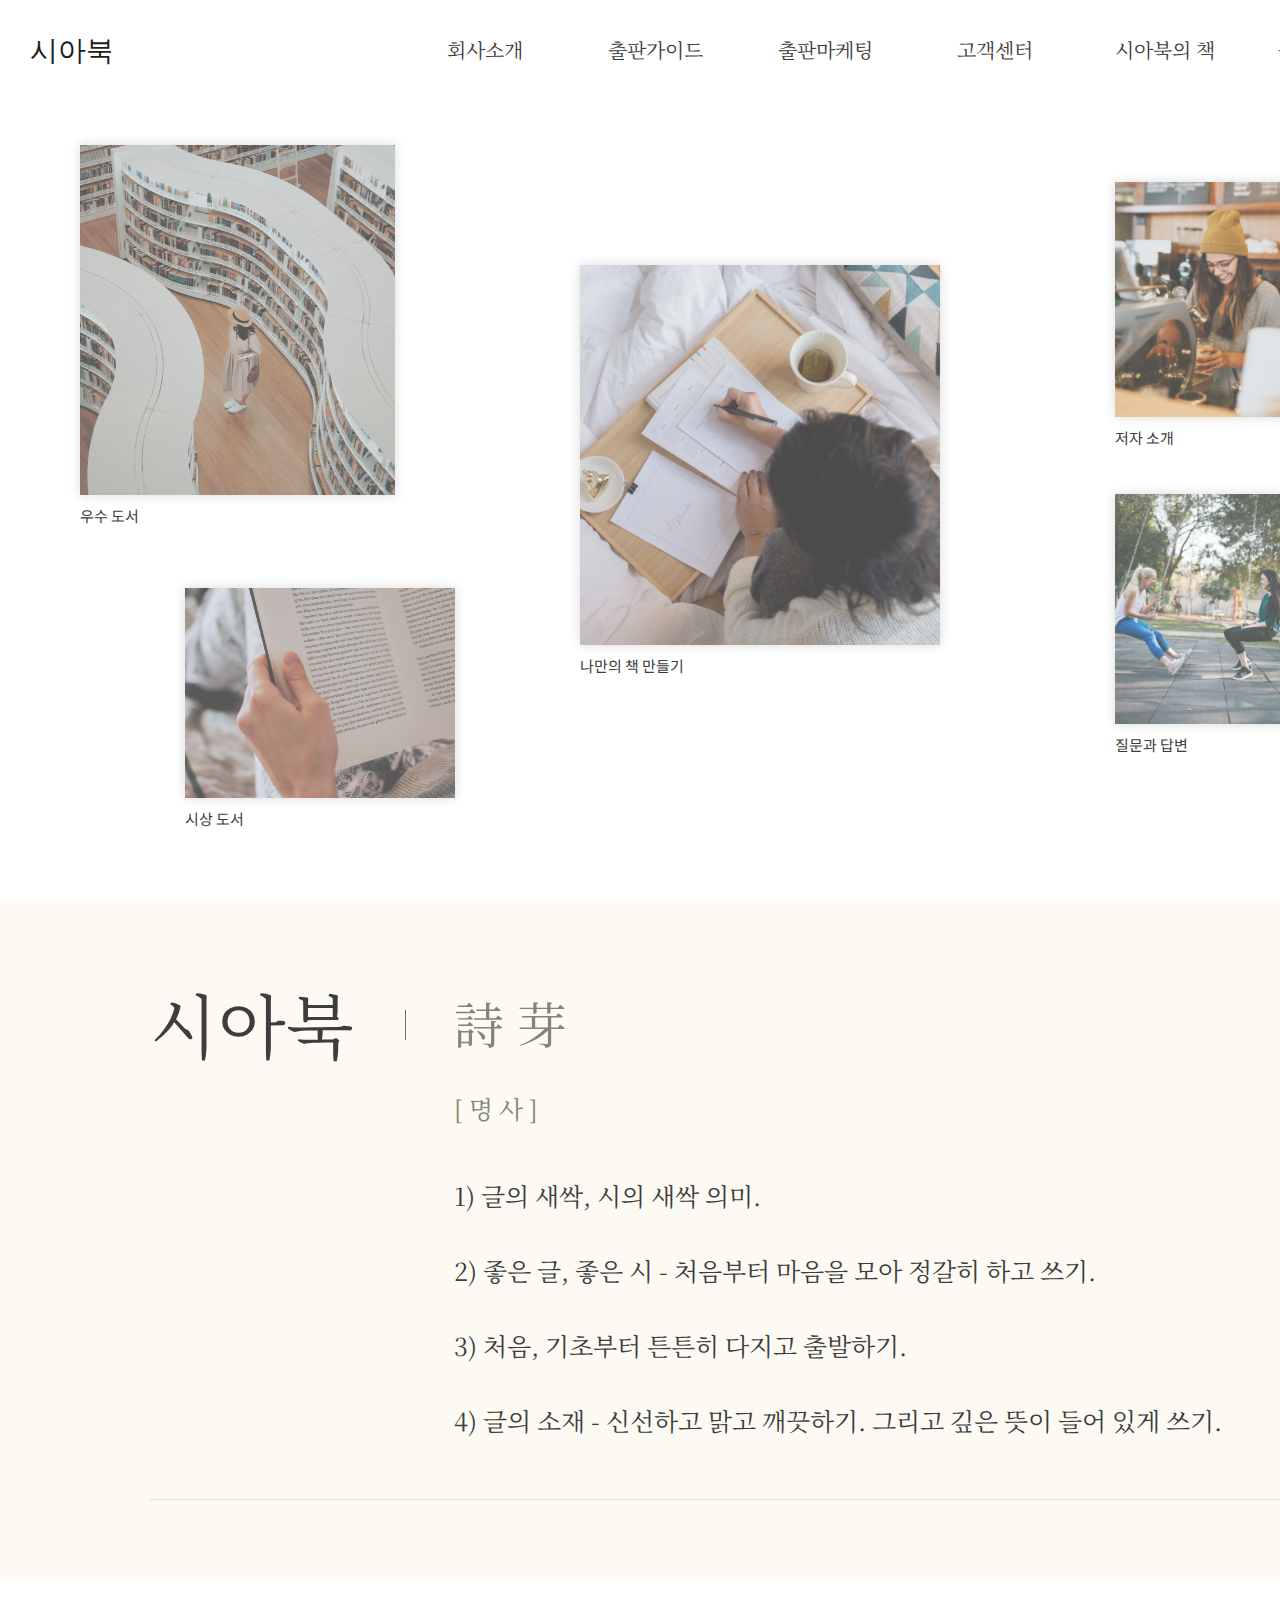
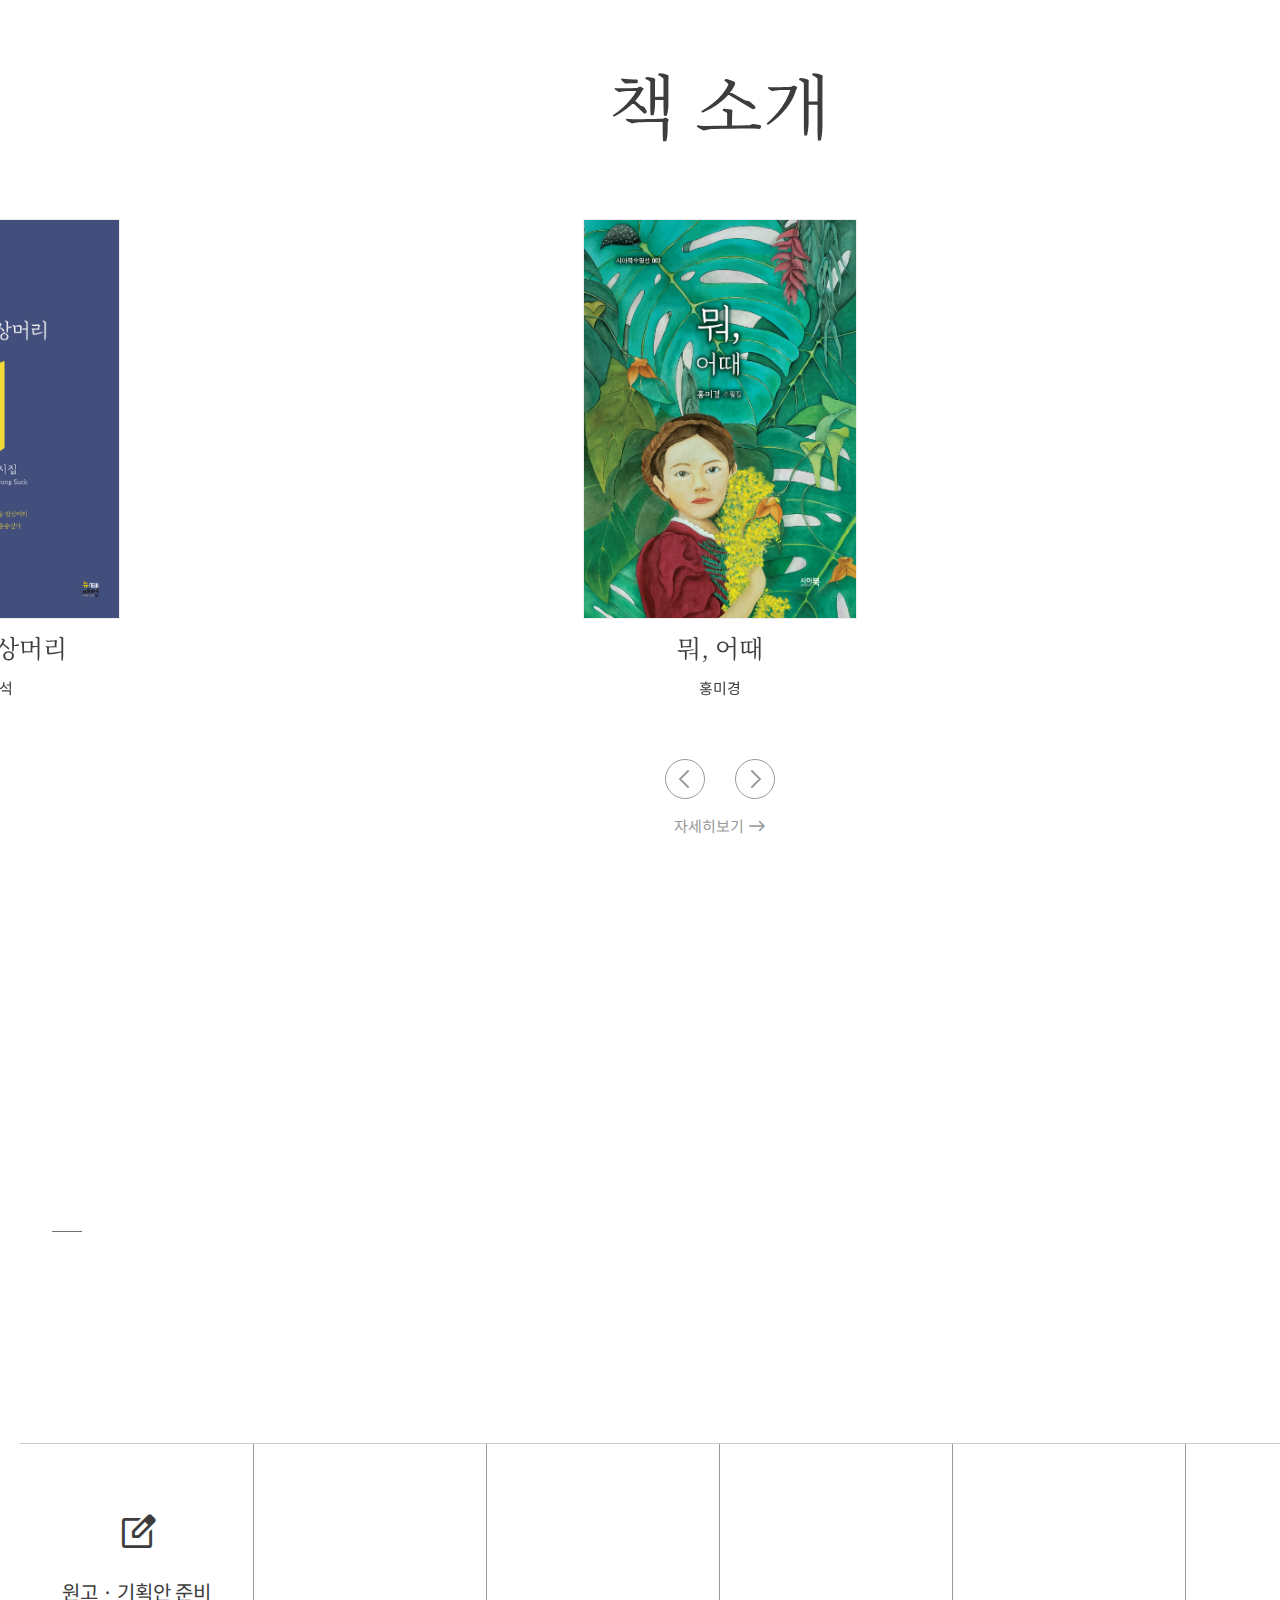
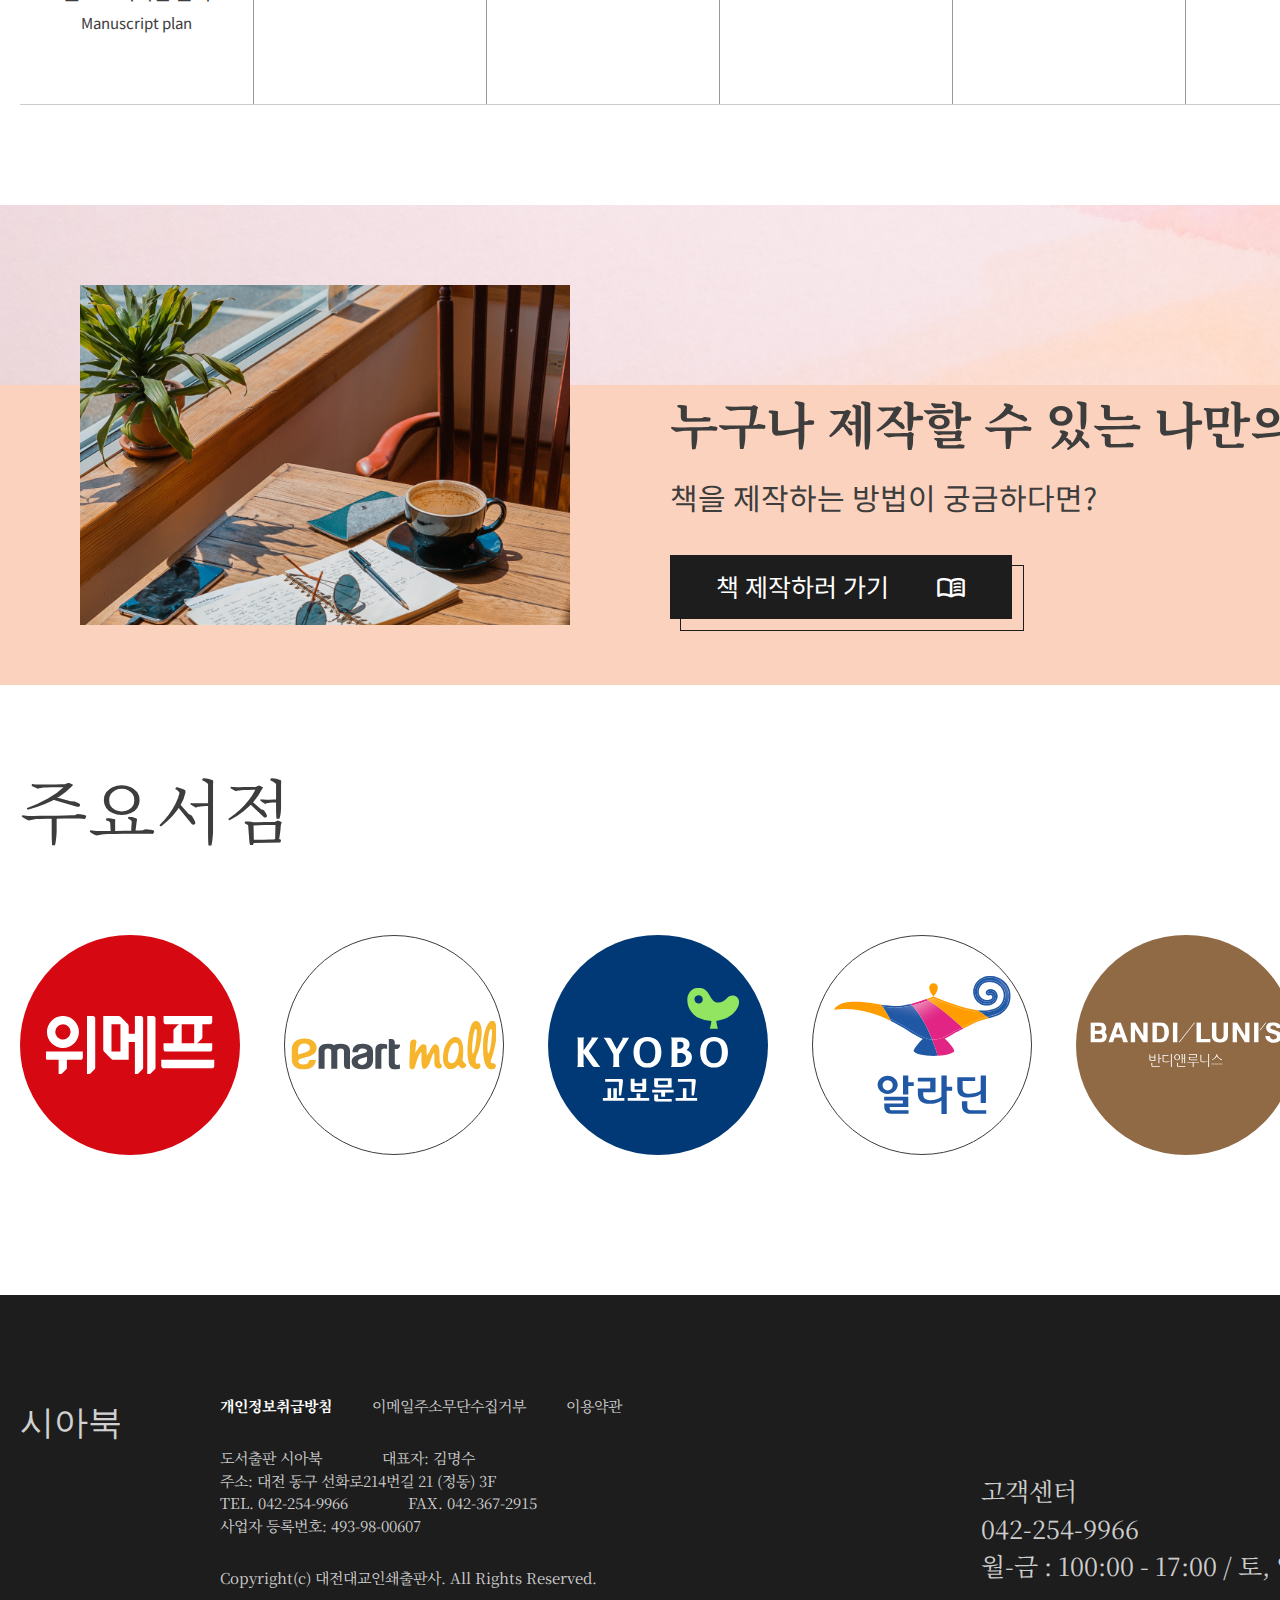
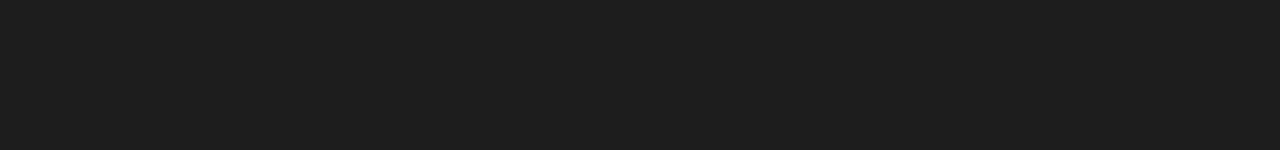
==== siabook/index.html @ 1a0b6303 "first commit" ====
<!DOCTYPE html>
<html lang="en">
<head>
    <meta charset="UTF-8">
    <meta http-equiv="X-UA-Compatible" content="IE=edge">
    <meta name="viewport" content="width=device-width, initial-scale=1.0">
    <script src="js/jquery-3.6.0.min.js"></script>
    <script src="https://cdn.jsdelivr.net/npm/swiper/swiper-bundle.min.js"></script>
    <script src="js/common.js"></script>
    <script src="js/main.js"></script>
    <link rel="stylesheet" href="https://cdn.jsdelivr.net/npm/swiper/swiper-bundle.min.css"/>
    <link rel="stylesheet" href="css/main.css">
    <link rel="stylesheet" href="https://fonts.googleapis.com/css2?family=Material+Symbols+Rounded:opsz,wght,FILL,GRAD@48,300,0,0" />
    <title>시아북</title>
</head>
<body>
    <div id="wrap">
        <header class="header">
            <div class="wrapper">
                <h1 class="logo"><a href="index.html">시아북</a></h1>
                <nav class="gnb">
                    <button class="gnb_open">
                        <strong>메뉴열기</strong>
                        <span class="line1"></span>
                        <span class="line2"></span>
                    </button>
                    <div class="gnb_wrap">
                        <ul>
                            <li>
                                <a href="#n"><span>회사소개</span></a>
                                <ul>
                                    <li><a href="#n">인사말</a></li>
                                    <li><a href="#n">공지사항</a></li>
                                </ul>
                            </li>
                            <li>
                                <a href="#n"><span>출판가이드</span></a>
                                <ul>
                                    <li><a href="#n">출판형식</a></li>
                                    <li><a href="#n">출판정보</a></li>
                                    <li><a href="#n">출판과정</a></li>
                                    <li><a href="#n">출판비용</a></li>
                                </ul>
                            </li>
                            <li>
                                <a href="#n"><span>출판마케팅</span></a>
                                <ul>
                                    <li><a href="#n">서점마케팅</a></li>
                                    <li><a href="#n">보도자료</a></li>
                                    <li><a href="#n">도서유통망</a></li>
                                    <li><a href="#n">도서판매수익</a></li>
                                </ul>
                            </li>
                            <li>
                                <a href="#n"><span>고객센터</span></a>
                                <ul>
                                    <li><a href="#n">질문과답변</a></li>
                                    <li><a href="#n">자주묻는질문</a></li>
                                </ul>
                            </li>
                            <li>
                                <a href="#n"><span>시아북의 책</span></a>
                                <ul>
                                    <li><a href="#n">시아북의 책</a></li>
                                    <li><a href="#n">우수·수상도서</a></li>
                                    <li><a href="#n">저자소개</a></li>
                                </ul>
                            </li>
                            <li>
                                <a href="#n"><span>출판견적문의</span></a>
                                <ul>
                                    <li><a href="#n">자비출판</a></li>
                                    <li><a href="#n">반기획출판</a></li>
                                    <li><a href="#n">책주문하기</a></li>
                                </ul>
                            </li>
                        </ul>
                    </div>
                </nav>
            </div>
        </header>
        <section class="visual">
            <div class="wrapper">
                <h2>Sia book</h2>
                <div class="inner">
                    <ul>
                        <li>
                            <a href="#n">
                                <div class="pic"><img src="images/main/visual1.png"></div>
                                <strong>우수 도서</strong>
                            </a>
                        </li>
                        <li>
                            <a href="#n">
                                <div class="pic"><img src="images/main/visual4.png"></div>
                                <strong>시상 도서</strong>
                            </a>
                        </li>
                    </ul>
                    <ul>
                        <li>
                            <a href="#n">
                                <div class="pic"><img src="images/main/visual2.png"></div>
                                <strong>나만의 책 만들기</strong>
                            </a>
                        </li>
                    </ul>
                    <ul>
                        <li>
                            <a href="#n">
                                <div class="pic"><img src="images/main/visual3.png"></div>
                                <strong>저자 소개</strong>
                            </a>
                        </li>
                        <li>
                            <a href="#n">
                                <div class="pic"><img src="images/main/visual5.png"></div>
                                <strong>질문과 답변</strong>
                            </a>
                        </li>
                    </ul>
                </div>
            </div>
        </section>
        <section class="intro">
            <div class="wrapper">
                <div class="inner">
                    <h2>시아북</h2>
                    <div class="intro_sub">
                        <strong>詩 芽</strong>
                        <span>[ 명 사 ]</span>
                        <p>
                            1) 글의 새싹, 시의 새싹 의미.<br>
                            2) 좋은 글, 좋은 시<br class="pc_no"> - 처음부터 마음을 모아 정갈히 하고 쓰기.<br>
                            3) 처음, 기초부터 튼튼히 다지고 출발하기.<br>
                            4) 글의 소재<br class="pc_no"> - 신선하고 맑고 깨끗하기.<br class="pc_no">
                            그리고 깊은 뜻이 들어 있게 쓰기.
                        </p>
                    </div>
                </div>
            </div>
        </section>
        <section class="book">
            <h2>책 소개</h2>
            <div class="book_intro swiper mySwiper">
                <ul class="swiper-wrapper">
                    <li class="swiper-slide">
                        <a href="#n">
                            <div class="pic"><img src="images/main/book_intro1.png"></div>
                            <strong>뭐, 어때</strong>
                            <span>홍미경</span>
                        </a>
                    </li>
                    <li class="swiper-slide">
                        <a href="#n">
                            <div class="pic"><img src="images/main/book_intro2.png"></div>
                            <strong>꽃살문</strong>
                            <span>강헌구</span>
                        </a>
                    </li>
                    <li class="swiper-slide">
                        <a href="#n">
                            <div class="pic"><img src="images/main/book_intro3.png"></div>
                            <strong>고구마껍질에게 고함</strong>
                            <span>진명희</span>
                        </a>
                    </li>
                    <li class="swiper-slide">
                        <a href="#n">
                            <div class="pic"><img src="images/main/book_intro4.png"></div>
                            <strong>은혜의 강</strong>
                            <span>이병헌</span>
                        </a>
                    </li>
                    <li class="swiper-slide">
                        <a href="#n">
                            <div class="pic"><img src="images/main/book_intro5.png"></div>
                            <strong>오리의 잔꾀</strong>
                            <span>최연희</span>
                        </a>
                    </li>
                    <li class="swiper-slide">
                        <a href="#n">
                            <div class="pic"><img src="images/main/book_intro6.png"></div>
                            <strong>살아있는 벽</strong>
                            <span>황태경</span>
                        </a>
                    </li>
                    <li class="swiper-slide">
                        <a href="#n">
                            <div class="pic"><img src="images/main/book_intro7.png"></div>
                            <strong>겨울 밥상머리</strong>
                            <span>최병석</span>
                        </a>
                    </li>
                </ul>
                <!-- <div class="swiper-pagination"></div> -->
                <div class="intro_bot">
                    <div class="btn">
                        <button class="btn_prev">이전 팝업 보기</button>
                        <button class="btn_next">다음 팝업 보기</button>
                    </div>
                    <div class="more">
                        <a href="#n">
                            <span>자세히보기</span>
                            <i class="material-symbols-rounded">east</i>
                        </a>
                    </div>
                </div>
            </div>
        </section>
        <section class="process" data-bg="bg2">
            <div class="wrapper cnt_wrap">
                <h2>출판 과정</h2>
                <ul class="clearfix">
                    <li class="active" data-bg="bg1">
                        <button>
                            <i class="material-symbols-rounded">edit_square</i>
                            <strong>원고 · 기획안 준비</strong>
                            <span>Manuscript plan</span>
                        </button>
                        <div class="sub_text">
                            <strong>원고 · 기획안 준비</strong>
                            <span>Manuscript plan</span>
                            <p>
                                책으로 내고 싶은 원고와 책에 대한 기획안을 준비합니다.<br>
                                기획안에는 목차, 줄거리, 저자 약력, 집필 배경, 저자의도, 대상 독자, 마케팅 포인트, 시중 유사도서 등이 포함됩니다.
                            </p>
                            <div class="num">
                                <strong>01</strong>
                                <span>/ 06</span>
                            </div>
                        </div>
                    </li>
                    <li data-bg="bg2">
                        <button>
                            <i class="material-symbols-rounded">design_services</i>
                            <strong>책 규격 및 디자인 결정</strong>
                            <span>Design decision</span>
                        </button>
                        <div class="sub_text">
                            <strong>책 규격 및 디자인 결정</strong>
                            <span>Design decision</span>
                            <p>
                                기획안에는 책 규격 및 디자인 방향을 결정합니다.<br>
                                기획안에는 책의 규격은 판형, 용지, 인쇄, 제본 등에 따라 결정됩니다.
                            </p>
                            <div class="num">
                                <strong>02</strong>
                                <span>/ 06</span>
                            </div>
                        </div>
                    </li>
                    <li data-bg="bg3">
                        <button>
                            <i class="material-symbols-rounded">connect_without_contact</i>
                            <strong>원고 상담</strong>
                            <span>Manuscript consultation</span>
                        </button>
                        <div class="sub_text">
                            <strong>원고 상담</strong>
                            <span>Manuscript consultation</span>
                            <p>
                                원고와 기획안을 출판사에 보냅니다.<br>
                                이 과정에서 보내는 원고는 저작권이 있으므로 원고 유출이나 도용 등의 문제는 걱정하지 않아도 됩니다.
                            </p>
                            <div class="num">
                                <strong>03</strong>
                                <span>/ 06</span>
                            </div>
                        </div>
                    </li>
                    <li data-bg="bg4">
                        <button>
                            <i class="material-symbols-rounded">fact_check</i>
                            <strong>출판사 선정</strong>
                            <span>Publisher selection</span>
                        </button>
                        <div class="sub_text">
                            <strong>출판사 선정</strong>
                            <span>Publisher selection</span>
                            <p>
                                책을 출판하고 싶은 출판사를 선정합니다.<br>
                                출판사의 실력과 성의, 책임감을 바탕으로 출판사를 선정합니다.
                            </p>
                            <div class="num">
                                <strong>04</strong>
                                <span>/ 06</span>
                            </div>
                        </div>
                    </li>
                    <li data-bg="bg5">
                        <button>
                            <i class="material-symbols-rounded">print</i>
                            <strong>출판</strong>
                            <span>Publishing</span>
                        </button>
                        <div class="sub_text">
                            <strong>출판</strong>
                            <span>Publishing</span>
                            <p>
                                선정한 출판사를 통해 책을 출판합니다.<br>
                                출판사가 대부분의 과정을 진행하지만 작가도 진행과정에서 편집 확인 등의 참여가 필요합니다.
                            </p>
                            <div class="num">
                                <strong>05</strong>
                                <span>/ 06</span>
                            </div>
                        </div>
                    </li>
                    <li data-bg="bg6">
                        <button>
                            <i class="material-symbols-rounded">storefront</i>
                            <strong>홍보 및 판매</strong>
                            <span>Publicity and sales</span>
                        </button>
                        <div class="sub_text">
                            <strong>홍보 및 판매</strong>
                            <span>Publicity and sales</span>
                            <p>
                                출간된 책을 홍보하고 판매합니다.<br>
                                이후 판매된 부분에 대한 정산을 받게 됩니다.
                            </p>
                            <div class="num">
                                <strong>06</strong>
                                <span>/ 06</span>
                            </div>
                        </div>
                    </li>
                </ul>
            </div>
        </section>
        <section class="make">
            <div class="wrapper">
                <img src="images/main/make_pic.png" alt="나만의 책 만들기 카페 사진">
                <div class="self">
                    <h2>누구나 제작할 수 있는 나만의 책</h2>
                    <strong>책을 제작하는 방법이 궁금하다면?</strong>
                    <div class="more">
                        <a href="#n">
                            <span>책 제작하러 가기</span>
                            <i class="material-symbols-rounded">menu_book</i>
                        </a>
                    </div>
                </div>
            </div>
        </section>
        <section class="store">
            <div class="wrapper">
                <h2>주요서점</h2>
            </div>
            <div class="bg_pic">
                <div class="pic_wrap">
                    <div class="logo_wrap">
                        <ul class="clearfix">
                            <li><img src="images/main/bg_pic1.svg" alt="위메프 로고"></li>
                            <li><img src="images/main/bg_pic2.svg" alt="이마트몰 로고"></li>
                            <li><img src="images/main/bg_pic3.svg" alt="교보문고 로고"></li>
                            <li><img src="images/main/bg_pic4.svg" alt="알라딘 로고"></li>
                            <li><img src="images/main/bg_pic5.svg" alt="반디앤루니스 로고"></li>
                            <li><img src="images/main/bg_pic6.svg" alt="티몬 로고"></li>
                            <li><img src="images/main/bg_pic7.svg" alt="지마켓 로고"></li>
                            <li><img src="images/main/bg_pic8.svg" alt="옥션 로고"></li>
                            <li><img src="images/main/bg_pic9.svg" alt="11번가 로고"></li>
                            <li><img src="images/main/bg_pic10.svg" alt="쿠팡 로고"></li>
                            <li><img src="images/main/bg_pic1.svg" alt="위메프 로고"></li>
                            <li><img src="images/main/bg_pic2.svg" alt="이마트몰 로고"></li>
                            <li><img src="images/main/bg_pic3.svg" alt="교보문고 로고"></li>
                            <li><img src="images/main/bg_pic4.svg" alt="알라딘 로고"></li>
                            <li><img src="images/main/bg_pic5.svg" alt="반디앤루니스 로고"></li>
                            <li><img src="images/main/bg_pic6.svg" alt="티몬 로고"></li>
                            <li><img src="images/main/bg_pic7.svg" alt="지마켓 로고"></li>
                            <li><img src="images/main/bg_pic8.svg" alt="옥션 로고"></li>
                            <li><img src="images/main/bg_pic9.svg" alt="11번가 로고"></li>
                            <li><img src="images/main/bg_pic10.svg" alt="쿠팡 로고"></li>
                        </ul>
                    </div>
                </div>
            </div>
        </section>
        <footer class="footer">
            <div class="wrapper cnt_wrap clearfix">
                <div class="sns">
                    <h2>sns</h2>
                    <ul>
                        <li>
                            <a href="#n" target="_blank" title="새 창 열림">
                                <img src="images/common/sns_kakao.svg" alt="시아북 카카오">
                            </a>
                        </li>
                        <li>
                            <a href="#n" target="_blank" title="새 창 열림">
                                <img src="images/common/sns_blog.svg" alt="시아북 블로그">
                            </a>
                        </li>
                    </ul>
                </div>
                <div class="flogo">
                    <img src="images/common/logo_w.svg" alt="시아북 로고">
                </div>
                <div class="inner">
                    <ul class="fnav clearfix">
                        <li class="privacy"><a href="#n">개인정보취급방침</a></li>
                        <li><a href="#n">이메일주소무단수집거부</a></li>
                        <li><a href="#n">이용약관</a></li>
                    </ul>
                    <div class="finfo">
                        <span>도서출판 시아북</span>
                        <span>대표자: 김명수</span><br>
                        <span>주소: 대전 동구 선화로214번길 21 (정동) 3F</span><br>
                        <span>TEL. 042-254-9966</span>
                        <span>FAX. 042-367-2915</span><br>
                        <span>사업자 등록번호: 493-98-00607</span>
                    </div>
                    <div class="copyright">Copyright(c) 대전대교인쇄출판사. All Rights Reserved.</div>
                    <div class="contact">
                        <p>
                            고객센터<br>
                            042-254-9966<br>
                            월-금 : 100:00 - 17:00 / <span>토, 일, 공휴일 휴무</span>
                        </p>
                    </div>
                </div>
            </div>
        </footer>
    </div>
</body>
</html>
---- siabook/css/main.css ----
@import url(default.css);
@import url(common.css);

.visual {
    position: relative;
    height: 900px;
    background: url(../images/main/visual_bg.png) no-repeat center center / cover;
}
.visual h2 {
    position: absolute;
    width: 100%;
    left: 50%;
    top: 50%;
    transform: translate(-50%, -50%);
    font-size: 250px;
    font-weight: 400;
    line-height: 1.2;
    letter-spacing: 50px;
    color: #fff;
    text-align: center;
}
.visual .inner ul {
    position: relative;
    z-index: 10;
    float: left;
    padding: 100px 0 0 0;
}
.visual .inner ul li {
    display: block;
}
.visual .inner ul li a {
    display: inline-block;
    transition: all 0.5s ease-in-out;
}
.visual .inner ul li a .pic {
    display: block;
    width: 100%;
    height: 100%;
    overflow: hidden;
    margin: 0 0 10px 0;
    box-shadow: 0 0 10px rgba(0, 0, 0, 0.2);
    opacity: 0.7;
    transition: all 0.5s ease-in-out;
}
.visual .inner ul li a .pic img {
    display: block;
    width: 100%;
    height: 100%;
    object-fit: cover;
}
.visual .inner ul li a strong {
    font-family: "Noto Sans KR";
    transition: all 0.5s ease-in-out;
}
.visual .inner ul:nth-child(1) li:nth-child(1) {
    margin: 45px 0 60px 60px;
}
.visual .inner ul:nth-child(1) li:nth-child(1) a .pic {
    width: 315px;
    height: 350px;
}
.visual .inner ul:nth-child(1) li:nth-child(2) {
    margin: 0 0 0 165px;
}
.visual .inner ul:nth-child(1) li:nth-child(2) a .pic {
    width: 270px;
    height: 210px;
}
.visual .inner ul:nth-child(2) {
    margin: 0 175px 0 125px;
}
.visual .inner ul:nth-child(2) li {
    margin: 165px 0 0 0;
}
.visual .inner ul:nth-child(2) li a .pic {
    width: 360px;
    height: 380px;
}
.visual .inner ul:nth-child(3) li:nth-child(1) {
    margin: 82px 0 0 0;
}
.visual .inner ul:nth-child(3) li:nth-child(1) a .pic {
    width: 205px;
    height: 235px;
}
.visual .inner ul:nth-child(3) li:nth-child(2) {
    margin: 44px 0 0 0;
}
.visual .inner ul:nth-child(3) li:nth-child(2) a .pic {
    width: 200px;
    height: 230px;
}
.visual .inner ul li a:hover {
    transform: translate(0, -20px);
}
.visual .inner ul li a:hover .pic {
    opacity: 1;
    box-shadow: 0 0 30px rgba(0, 0, 0, 0.5);
}
.visual .inner ul li a:hover strong {
    color: #1d1d1d;
}

@media screen and (max-width:640px){
    .visual {
        height: 930px;
    }
    .visual h2 {
        width: 100%;
        left: 50%;
        top: 80px;
        transform: translate(-50%, 0);
        font-size: 40px;
        letter-spacing: 0;
    }
    .visual .inner ul li {
        display: block;
    }
    .visual .inner ul li a {
        display: block;
        width: auto;
        height: 100px;
    }
    .visual .inner ul li a .pic {
        margin: 0;
        opacity: 1;
    }
    .visual .inner ul:nth-child(1) {
        float: none;
        padding: 130px 0 0 0;
    }
    .visual .inner ul:nth-child(1) li:nth-child(1) {
        margin: 30px 0 0 0;
    }
    .visual .inner ul:nth-child(1) li:nth-child(1) a .pic {
        width: 100%;
        height: 100%;
    }
    .visual .inner ul:nth-child(1) li:nth-child(1) a strong {
        display: block;
        text-align: right;
    }
    .visual .inner ul:nth-child(1) li:nth-child(2) {
        margin: 50px 0 0 0;
    }
    .visual .inner ul:nth-child(1) li:nth-child(2) a .pic {
        width: 100%;
        height: 100%;
    }
    .visual .inner ul:nth-child(2),
    .visual .inner ul:nth-child(3) {
        padding-top: 20px;
        margin-top: 30px;
    }
    .visual .inner ul:nth-child(2) {
        float: none;
        padding-top: 50px;
        margin: 0;
    }
    .visual .inner ul:nth-child(2) li {
        margin: 0;
    }
    .visual .inner ul:nth-child(2) li a .pic {
        width: 100%;
        height: 100%;
    }
    .visual .inner ul:nth-child(2) li a strong {
        display: block;
        text-align: right;
    }
    .visual .inner ul:nth-child(3) {
        float: none;
    }
    .visual .inner ul:nth-child(3) li:nth-child(1) {
        margin: 0;
    }
    .visual .inner ul:nth-child(3) li:nth-child(1) a .pic {
        width: 100%;
        height: 100%;
    }
    .visual .inner ul:nth-child(3) li:nth-child(2) {
        margin-top: 50px;
    }
    .visual .inner ul:nth-child(3) li:nth-child(2) a .pic {
        width: 100%;
        height: 100%;
    }
    .visual .inner ul:nth-child(3) li:nth-child(2) a strong {
        display: block;
        text-align: right;
    }
}

.intro {
    padding: 70px 0 0 130px;
    height: 680px;
    background-color: #FDFAF4;
}
.intro .inner {
    height: 530px;
    border-bottom: 1px solid rgba(192,190,186, 0.5);
}
.intro .inner h2 {
    position: relative;
    float: left;
    margin:  0 100px 0 0;
    font-size: 70px;
}
.intro .inner h2::after {
    position: absolute;
    left: 255px;
    top: 40px;
    width: 1px;
    height: 30px;
    background-color: #707070;
    content: "";
}
.intro .inner .intro_sub {
    float: left;
    margin: 15px 0 0 0;
}
.intro .inner .intro_sub strong {
    font-size: 50px;
    color: #868475;
}
.intro .inner .intro_sub span {
    display: block;
    margin: 30px 0;
    font-size: 25px;
    color: #868475;
}
.intro .inner .intro_sub p {
    font-size: 25px;
    line-height: 3;
}
.intro .inner .intro_sub p .pc_no {
    display: none;
}

@media screen and (max-width:640px){
    .intro {
        padding: 20px 0 50px 0;
        height: 420px;
    }
    .intro .inner {
        height: 0;
        border-bottom: 0;
    }
    .intro .inner h2 {
        float: none;
        margin:  0 ;
        font-size: 50px;
        text-align: center;
    }
    .intro .inner h2::after {
        display: none;
    }
    .intro .inner .intro_sub {
        float: none;
        margin: 0;
    }
    .intro .inner .intro_sub strong {
        display: none;
    }
    .intro .inner .intro_sub span {
        margin: 10px 0 20px 0;
        font-size: 15px;
        text-align: center;
    }
    .intro .inner .intro_sub p {
        font-size: 13px;
        line-height: 2.5;
    }
    .intro .inner .intro_sub p .pc_no {
        display: block;
    }
}

.book {
    padding: 70px 0 100px 0;
}
.book h2 {
    margin: 0 0 64px 0;
    font-size: 70px;
    text-align: center;
}
.book .swiper {
    width: 100%;
    height: 100%;
  }
.book .swiper .swiper-slide {
    width: 300px;
    text-align: center;
    font-size: 25px;
    /* background: #fff; */
    /* Center slide text vertically */
    display: -webkit-box;
    display: -ms-flexbox;
    display: -webkit-flex;
    display: flex;
    -webkit-box-pack: center;
    -ms-flex-pack: center;
    -webkit-justify-content: center;
    justify-content: center;
    -webkit-box-align: center;
    -ms-flex-align: center;
    -webkit-align-items: center;
    align-items: center;
}
.book .swiper .swiper-slide a .pic {
    display: block;
    width: 100%;
    height: 400px;
    overflow: hidden;
    border: 1px solid #ededed;
}
.book .swiper .swiper-slide a .pic img {
    display: block;
    width: 100%;
    height: 100%;
    object-fit: cover;
}
.book .book_intro ul li a strong {
    display: block;
    margin: 10px 0;
}
.book .book_intro ul li a span {
    display: block;
    font-size: 15px;
    font-weight: 400;
    font-family: "Noto Sans KR";
}
.book .book_intro .intro_bot {
    display: block;
    margin: 60px 0 0 0;
    text-align: center;
}
.book .book_intro .intro_bot .btn {
    position: relative;
    display: inline-block;
    margin: 0 0 30px 0;
}
.book .book_intro .intro_bot .btn .btn_prev,
.book .book_intro .intro_bot .btn .btn_next {
    position: absolute;
    top: 0;
    width: 40px;
    height: 40px;
    border: 1px solid #999;
    border-radius: 50%;
    font-size: 0;
    line-height: 0;
}
.book .book_intro .intro_bot .btn .btn_prev {
    right: 15px;
}
.book .book_intro .intro_bot .btn .btn_next {
    left: 15px;
}
.book .book_intro .intro_bot .btn .btn_prev::before,
.book .book_intro .intro_bot .btn .btn_next::before {
    position: absolute;
    top: 9px;
    width: 10px;
    height: 20px;
    background: url(../images/main/btn_arrow.svg) no-repeat center center / contain;
    content: "";
}
.book .book_intro .intro_bot .btn .btn_prev::before {
    left: 13px;
}
.book .book_intro .intro_bot .btn .btn_next::before {
    right: 13px;
    transform: rotate(180deg);
}
.book .book_intro .intro_bot .more {
    margin: 20px 0 0 0;
}
.book .book_intro .intro_bot .more a {
    display: inline-block;
    text-align: center;
}
.book .book_intro .intro_bot .more a span {
    display: block;
    float: left;
    color: #999;
    font-family: "Noto Sans KR";
    transition: 0.5s;
}
.book .book_intro .intro_bot .more a:hover span {
    color: #3d3d3d;
}
.book .book_intro .intro_bot .more a i {
    float: left;
    margin: 1px 0 0 3px;
    font-size: 20px;
    color: #999;
    transition: 0.5s;
}
.book .book_intro .intro_bot .more a:hover i {
    margin: 1px 0 0 10px;
    color: #3d3d3d;
}

@media screen and (max-width:640px){
    .book {
        padding: 40px 0 40px 0;
    }
    .book h2 {
        margin: 0 0 10px 0;
        font-size: 50px;
    }
    .book .swiper {
        width: 100%;
        height: 100%;
      }
    .book .swiper .swiper-slide {
        width: 208px;
        font-size: 20px;
    }
    .book .swiper .swiper-slide a .pic {
        height: 280px;
    }
    .book .book_intro ul li a strong {
        margin: 5px 0;
        overflow: hidden;
        line-height: 1.2;
        height: 1.2em;
    }
    .book .book_intro ul li a span {
        font-size: 13px;
    }
    .book .book_intro .intro_bot {
        margin: 0;
    }
    .book .book_intro .intro_bot .btn {
        margin: 0;
    }
    .book .book_intro .intro_bot .btn .btn_prev,
    .book .book_intro .intro_bot .btn .btn_next {
        top: 0;
        width: 30px;
        height: 30px;
    }
    .book .book_intro .intro_bot .btn .btn_prev {
        right: 5px;
    }
    .book .book_intro .intro_bot .btn .btn_next {
        left: 5px;
    }
    .book .book_intro .intro_bot .btn .btn_prev::before,
    .book .book_intro .intro_bot .btn .btn_next::before {
        top: 3px;
        width: 7px;
        height: 21px;
    }
    .book .book_intro .intro_bot .btn .btn_prev::before {
        left: 10px;
    }
    .book .book_intro .intro_bot .btn .btn_next::before {
        right: 10px;
    }
    .book .book_intro .intro_bot .more {
        margin: 35px 0 0 0;
    }
    .book .book_intro .intro_bot .more a i {
        margin: 2px 0 0 5px;
        font-size: 15px;
    }
    .book .book_intro .intro_bot .more a:hover i {
        margin: 2px 0 0 10px;
    }
}

.process {
    padding: 70px 0 100px 0;
    color: rgba(255, 255, 255, 0.9);
    background-repeat: no-repeat;
    background-position: center center;
    background-size: cover;
}
.process[data-bg="bg1"] {
    background-image: url(../images/main/bg1.png);
}
.process[data-bg="bg2"] {
    background-image: url(../images/main/bg2.png);
}
.process[data-bg="bg3"] {
    background-image: url(../images/main/bg3.png);
}
.process[data-bg="bg4"] {
    background-image: url(../images/main/bg4.png);
}
.process[data-bg="bg5"] {
    background-image: url(../images/main/bg5.png);
}
.process[data-bg="bg6"] {
    background-image: url(../images/main/bg6.png);
}
.process h2 {
    margin: 0 0 325px 0;
    font-size: 70px;
}
.process ul {
    border-top: 1px solid #ccc;
    border-bottom: 1px solid #ccc;
}
.process ul li {
    float: left;
    margin: 0;
    width: 233px;
    height: 260px;
    border-left: 1px solid #999;
    font-family: "Noto Sans KR";
}
.process ul li:first-child {
    border-left: 0;
}
.process ul li button {
    width: 100%;
    height: 100%;
}
.process ul li button i {
    font-size: 40px;
}
.process ul li button strong {
    display: block;
    margin: 18px 0 5px 0;
    font-size: 20px;
}
.process ul li button span {
    font-size: 15px;
}
.process ul li .sub_text {
    display: none;
}
.process ul li.active button {
    background-color: rgba(255, 255, 255, 0.8);
    color: #3d3d3d;
}
.process ul li.active .sub_text {
    position: absolute;
    display: block;
    top: 180px;
    left: 95px;
    font-family: "Noto Sans KR";
}
.process ul li.active .sub_text > strong {
    display: inline-block;
    margin: 0 20px 30px 0;
    font-size: 50px;
    font-weight: 700;
}
.process ul li.active .sub_text > strong::after {
    position: absolute;
    top: 38px;
    left: -43px;
    width: 30px;
    height: 1px;
    background-color: #707070;
    content: "";
}
.process ul li.active .sub_text .num {
    position: absolute;
    top: 30px;
    left: -85px;
    font-size: 10px;
    transform: rotate(-90deg);
}
.process ul li.active .sub_text .num strong {
    font-weight: 700;
}
.process ul li.active .sub_text .num span {
    color: rgba(255, 255, 255, 0.5);
}

@media screen and (max-width:640px){
    .process {
        padding: 40px 0 40px 0;
    }
    .process h2 {
        margin: 0 0 200px 0;
        font-size: 50px;
    }
    .process ul {
        border: 0;
    }
    .process ul li {
        width: 50%;
        height: 170px;
        border-left: 0;
    }
    .process ul li button strong {
        margin: 18px 0 5px 0;
        font-size: 15px;
    }
    .process ul li button span {
        font-size: 13px;
    }
    .process ul li.active .sub_text {
        top: 130px;
        left: 16px;
    }
    .process ul li.active .sub_text > strong {
        margin: 0 0 10px 0;
        font-size: 30px;
    }
    .process ul li.active .sub_text > strong::after {
        top: -28px;
        left: 43px;
        width: 40px;
        background-color: #fff;
    }
    .process ul li.active .sub_text > span {
        display: none;
    }
    .process ul li.active .sub_text .num {
        top: -35px;
        left: 0;
        transform: rotate(0);
    }
}

.make {
    position: relative;
    height: 480px;
}
.make::before {
    position: absolute;
    top: 0;
    height: 0;
    width: 100%;
    height: 100%;
    z-index: -2;
    background: url(../images/main/make_bg.png) no-repeat center center / cover;
    content: "";
}
.make::after {
    position: absolute;
    bottom: 0;
    left: 0;
    width: 100%;
    height: 300px;
    z-index: -1;
    background-color: #FBD2BD;
    content: "";
}
.make img {
    float: left;
    margin: 80px 0 0 60px;
    width: 490px;
    height: 340px;
    object-fit: cover;
}
.make .self {
    margin: 180px 0 0 100px;
    float: left;
}
.make .self h2 {
    font-size: 50px;
    font-weight: 700;
}
.make .self strong {
    display: block;
    margin: 15px 0 35px 0;
    font-size: 30px;
    font-family: "Noto Sans KR";
}
.make .self .more {
    position: relative;
    width: 342px;
    height: 64px;
    color: #fff;
    font-family: "Noto Sans KR";
}
.make .self .more::after {
    position: absolute;
    top: 10px;
    left: 10px;
    width: 100%;
    height: 100%;
    z-index: 5;
    border: 1px solid #1d1d1d;
    content: "";
}
.make .self .more a {
    position: relative;
    display: flex;
    justify-content: space-evenly;
    align-items: center;
    width: 100%;
    height: 100%;
    z-index: 10;
    background-color: #1D1D1D;
    transition: 0.5s;
}
.make .self .more a:hover {
    transform: translate(11px, 11px);
}
.make .self .more a span {
    display: block;
    float: left;
    font-size: 25px;
}
.make .self .more a i {
    float: left;
    margin: 2px 0 0 0;
    font-size: 30px;
}

@media screen and (max-width:640px){
    .make {
        height: 320px;
    }
    .make::after {
        display: none;
    }
    .make img {
        display: none;
    }
    .make .self {
        padding: 40px 0 0 16px;
        margin: 0;
        float: none;
    }
    .make .self h2 {
        font-size: 30px;
    }
    .make .self strong {
        margin: 10px 0 30px 0;
        font-size: 20px;
    }
    .make .self .more {
        width: 235px;
        height: 50px;
    }
    .make .self .more a span {
        font-size: 15px;
    }
    .make .self .more a i {
        margin: 0;
        font-size: 25px;
    }
}

.store {
    position: relative;
    height: 610px;
    padding: 70px 0 0 0;
}
.store h2 {
    font-size: 70px;
}
.store .bg_pic {
    position: absolute;
    top: 250px;
}
.store .bg_pic .pic_wrap {
    left: 0;
    overflow: hidden;
    -webkit-animation-name: bg_txt_ani;
            animation-name: bg_txt_ani;
    -webkit-animation-duration: 30s;
            animation-duration: 30s;
    -webkit-animation-iteration-count: infinite;
            animation-iteration-count: infinite;
    -webkit-animation-timing-function: linear;
            animation-timing-function: linear;
}

@-webkit-keyframes bg_txt_ani {
    0% {
      transform: translateX(0);
    }
    100% {
      transform: translateX(-50.05%);
    }
    /*
        무조건 html에서 글자를 동일한 글자를 두 번 입력
        css 애니메이션으로 절반을 이동
        그럼 두 번째 단락의 글자 다시 나타남
    */
}
  
@keyframes bg_txt_ani {
    0% {
      transform: translateX(0);
    }
    100% {
      transform: translateX(-50.05%);
    }
    /*
        무조건 html에서 글자를 동일한 글자를 두 번 입력
        css 애니메이션으로 절반을 이동
        그럼 두 번째 단락의 글자 다시 나타남
    */
}

.store .bg_pic .pic_wrap ul {
    white-space: nowrap;
}
.store .bg_pic .pic_wrap ul li {
    position: relative;
    display: inline-block;
    margin: 0 20px;
    width: 220px;
    height: 220px;
    border-radius: 110px;
}
.store .bg_pic .pic_wrap ul li:nth-child(1),
.store .bg_pic .pic_wrap ul li:nth-child(11) {
    background-color: #D60812;
}
.store .bg_pic .pic_wrap ul li:nth-child(3),
.store .bg_pic .pic_wrap ul li:nth-child(13) {
    background-color: #003975;
}
.store .bg_pic .pic_wrap ul li:nth-child(5),
.store .bg_pic .pic_wrap ul li:nth-child(15) {
    background-color: #906945;
}
.store .bg_pic .pic_wrap ul li:nth-child(7),
.store .bg_pic .pic_wrap ul li:nth-child(17) {
    background-color: #073772;
}
.store .bg_pic .pic_wrap ul li:nth-child(9),
.store .bg_pic .pic_wrap ul li:nth-child(19) {
    background-color: #E53641;
}
.store .bg_pic .pic_wrap ul li:nth-child(2),
.store .bg_pic .pic_wrap ul li:nth-child(4),
.store .bg_pic .pic_wrap ul li:nth-child(6),
.store .bg_pic .pic_wrap ul li:nth-child(8),
.store .bg_pic .pic_wrap ul li:nth-child(10),
.store .bg_pic .pic_wrap ul li:nth-child(12),
.store .bg_pic .pic_wrap ul li:nth-child(14),
.store .bg_pic .pic_wrap ul li:nth-child(16),
.store .bg_pic .pic_wrap ul li:nth-child(18),
.store .bg_pic .pic_wrap ul li:nth-child(20) {
    border: 1px solid #3d3d3d;    
}
.store .bg_pic .pic_wrap ul li img {
    position: absolute;
    top: 50%;
    left: 50%;
    transform: translate(-50%, -50%);
}

@media screen and (max-width:640px){
    .store {
        height: 340px;
        padding: 40px 0 0 0;
    }
    .store h2 {
        font-size: 50px;
    }
    .store .bg_pic {
        top: 130px;
    }
    
    .store .bg_pic .pic_wrap ul li {
        margin: 0 9px;
        width: 150px;
        height: 150px;
        border-radius: 75px;
    }
    .store .bg_pic .pic_wrap ul li img {
        position: absolute;
        top: 50%;
        left: 50%;
        transform: translate(-50%, -50%);
        width: 80%;
        height: 80%;
    }
}
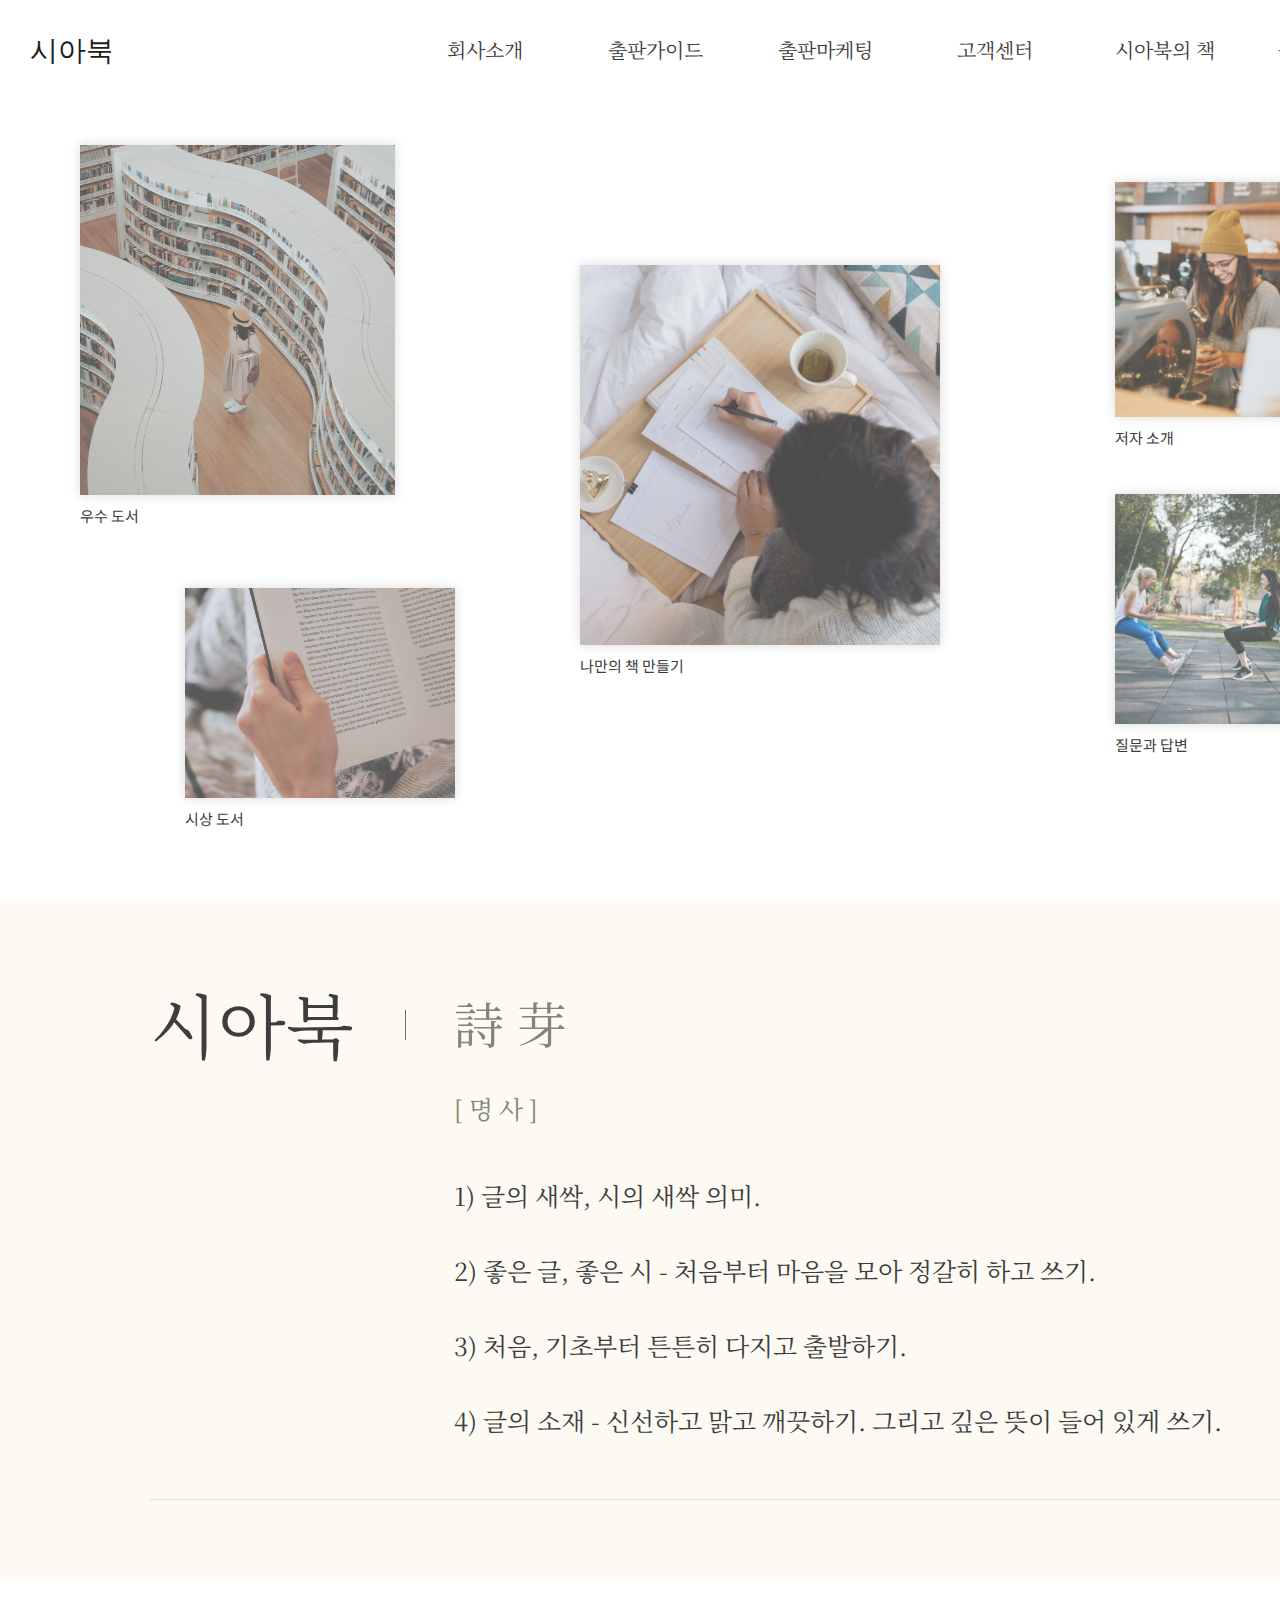
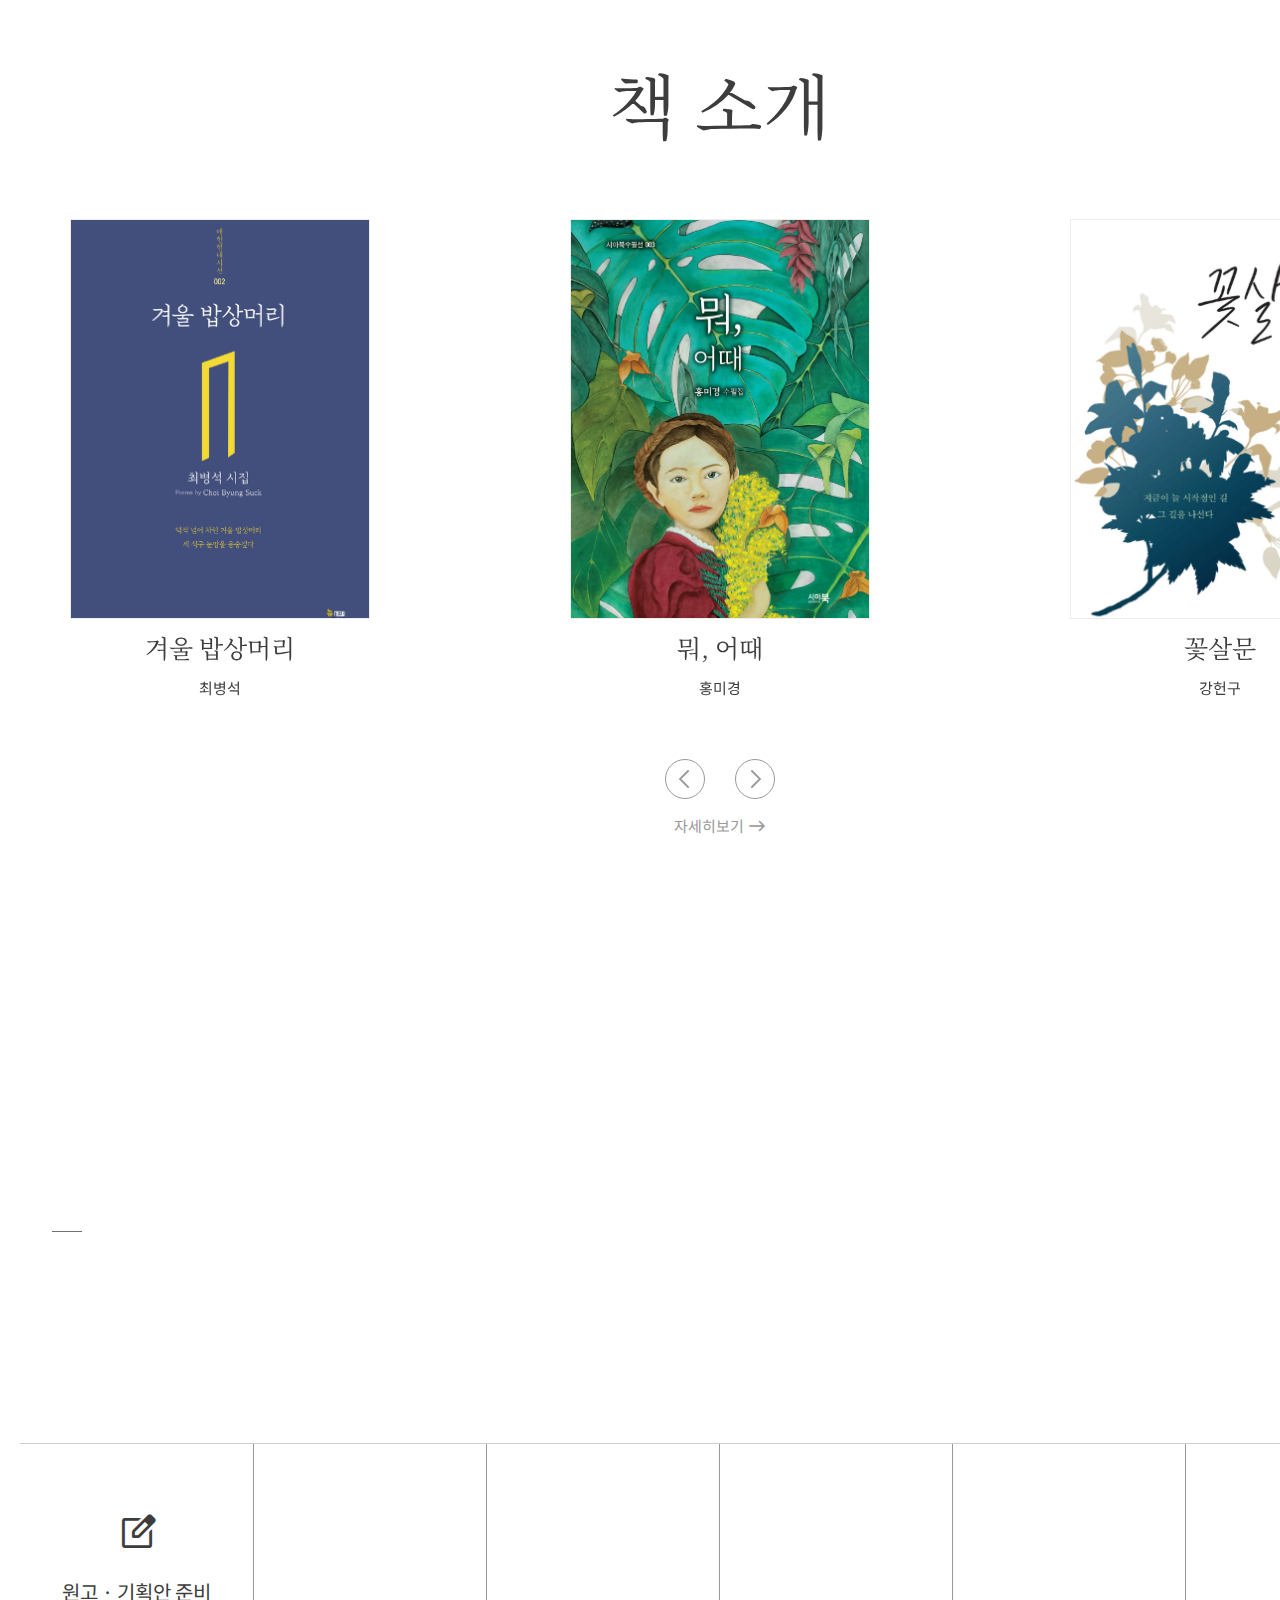
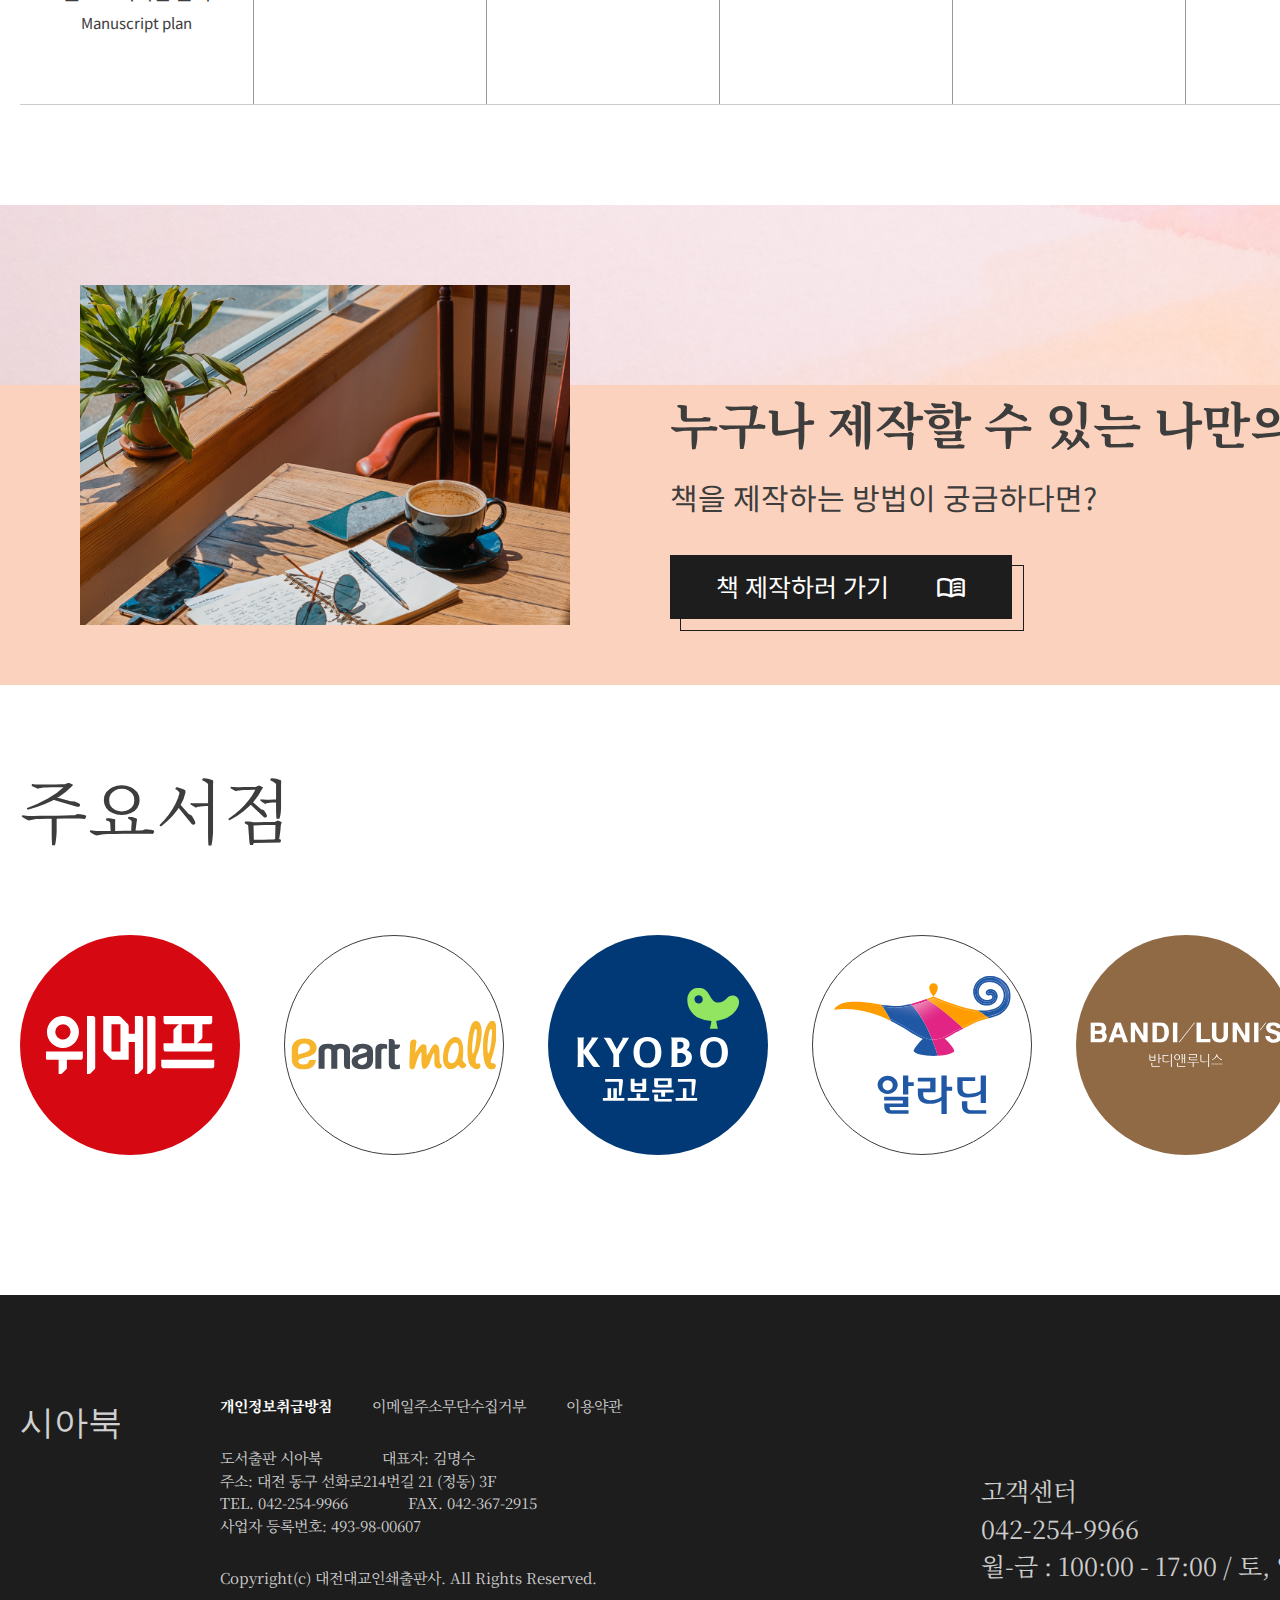
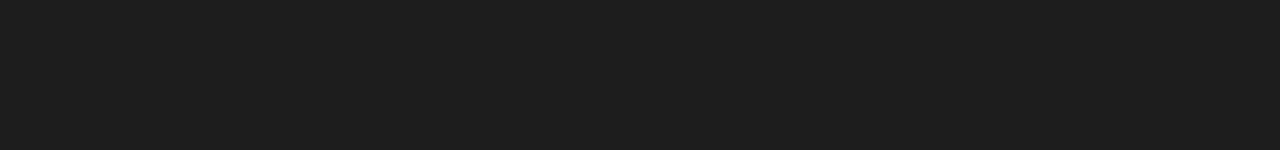
==== commit b12e69b7: "시아북 책 소개 swiper 수정" ====
--- a/siabook/index.html
+++ b/siabook/index.html
@@ -8,9 +8,9 @@
     <script src="https://cdn.jsdelivr.net/npm/swiper/swiper-bundle.min.js"></script>
     <script src="js/common.js"></script>
     <script src="js/main.js"></script>
-    <link rel="stylesheet" href="https://cdn.jsdelivr.net/npm/swiper/swiper-bundle.min.css"/>
+    <link rel="stylesheet" href="https://cdn.jsdelivr.net/npm/swiper/swiper-bundle.min.css">
     <link rel="stylesheet" href="css/main.css">
-    <link rel="stylesheet" href="https://fonts.googleapis.com/css2?family=Material+Symbols+Rounded:opsz,wght,FILL,GRAD@48,300,0,0" />
+    <link rel="stylesheet" href="https://fonts.googleapis.com/css2?family=Material+Symbols+Rounded:opsz,wght,FILL,GRAD@48,300,0,0">
     <title>시아북</title>
 </head>
 <body>
--- a/siabook/css/main.css
+++ b/siabook/css/main.css
@@ -294,18 +294,6 @@
     font-size: 25px;
     /* background: #fff; */
     /* Center slide text vertically */
-    display: -webkit-box;
-    display: -ms-flexbox;
-    display: -webkit-flex;
-    display: flex;
-    -webkit-box-pack: center;
-    -ms-flex-pack: center;
-    -webkit-justify-content: center;
-    justify-content: center;
-    -webkit-box-align: center;
-    -ms-flex-align: center;
-    -webkit-align-items: center;
-    align-items: center;
 }
 .book .swiper .swiper-slide a .pic {
     display: block;
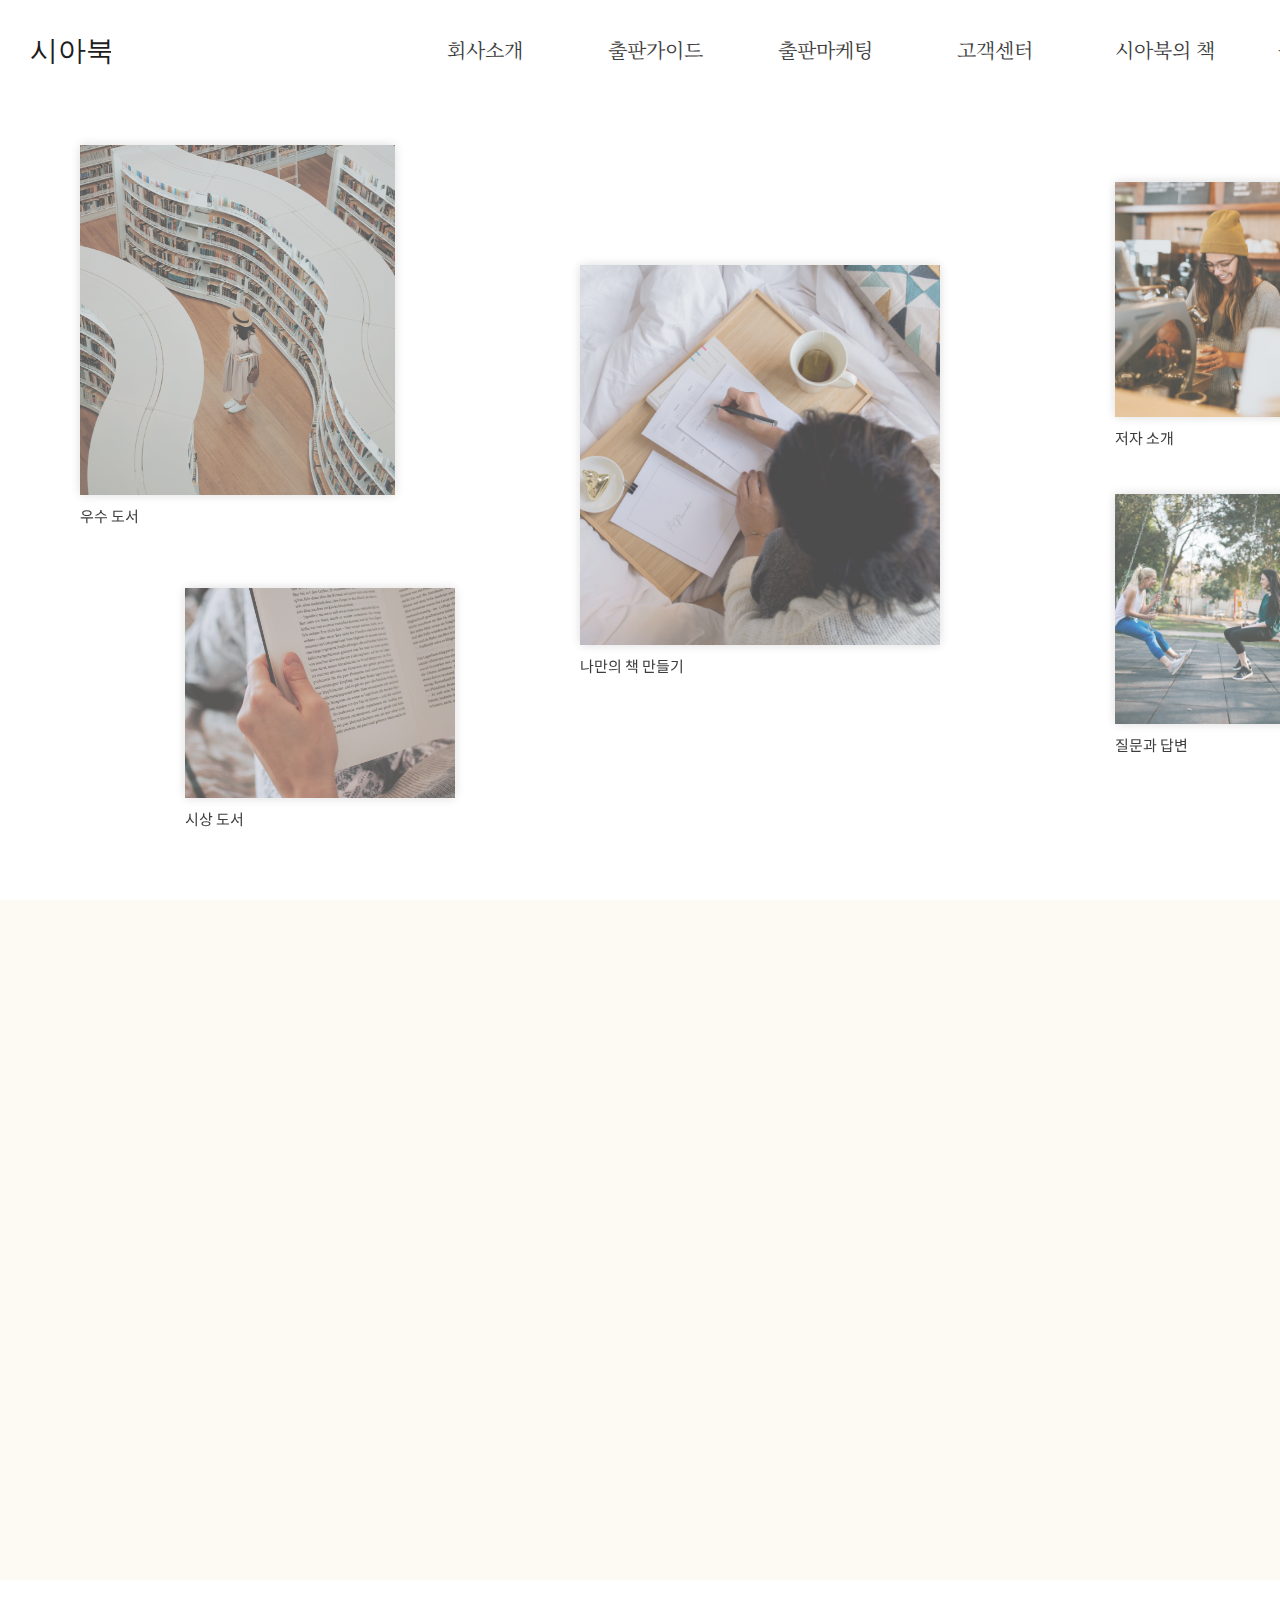
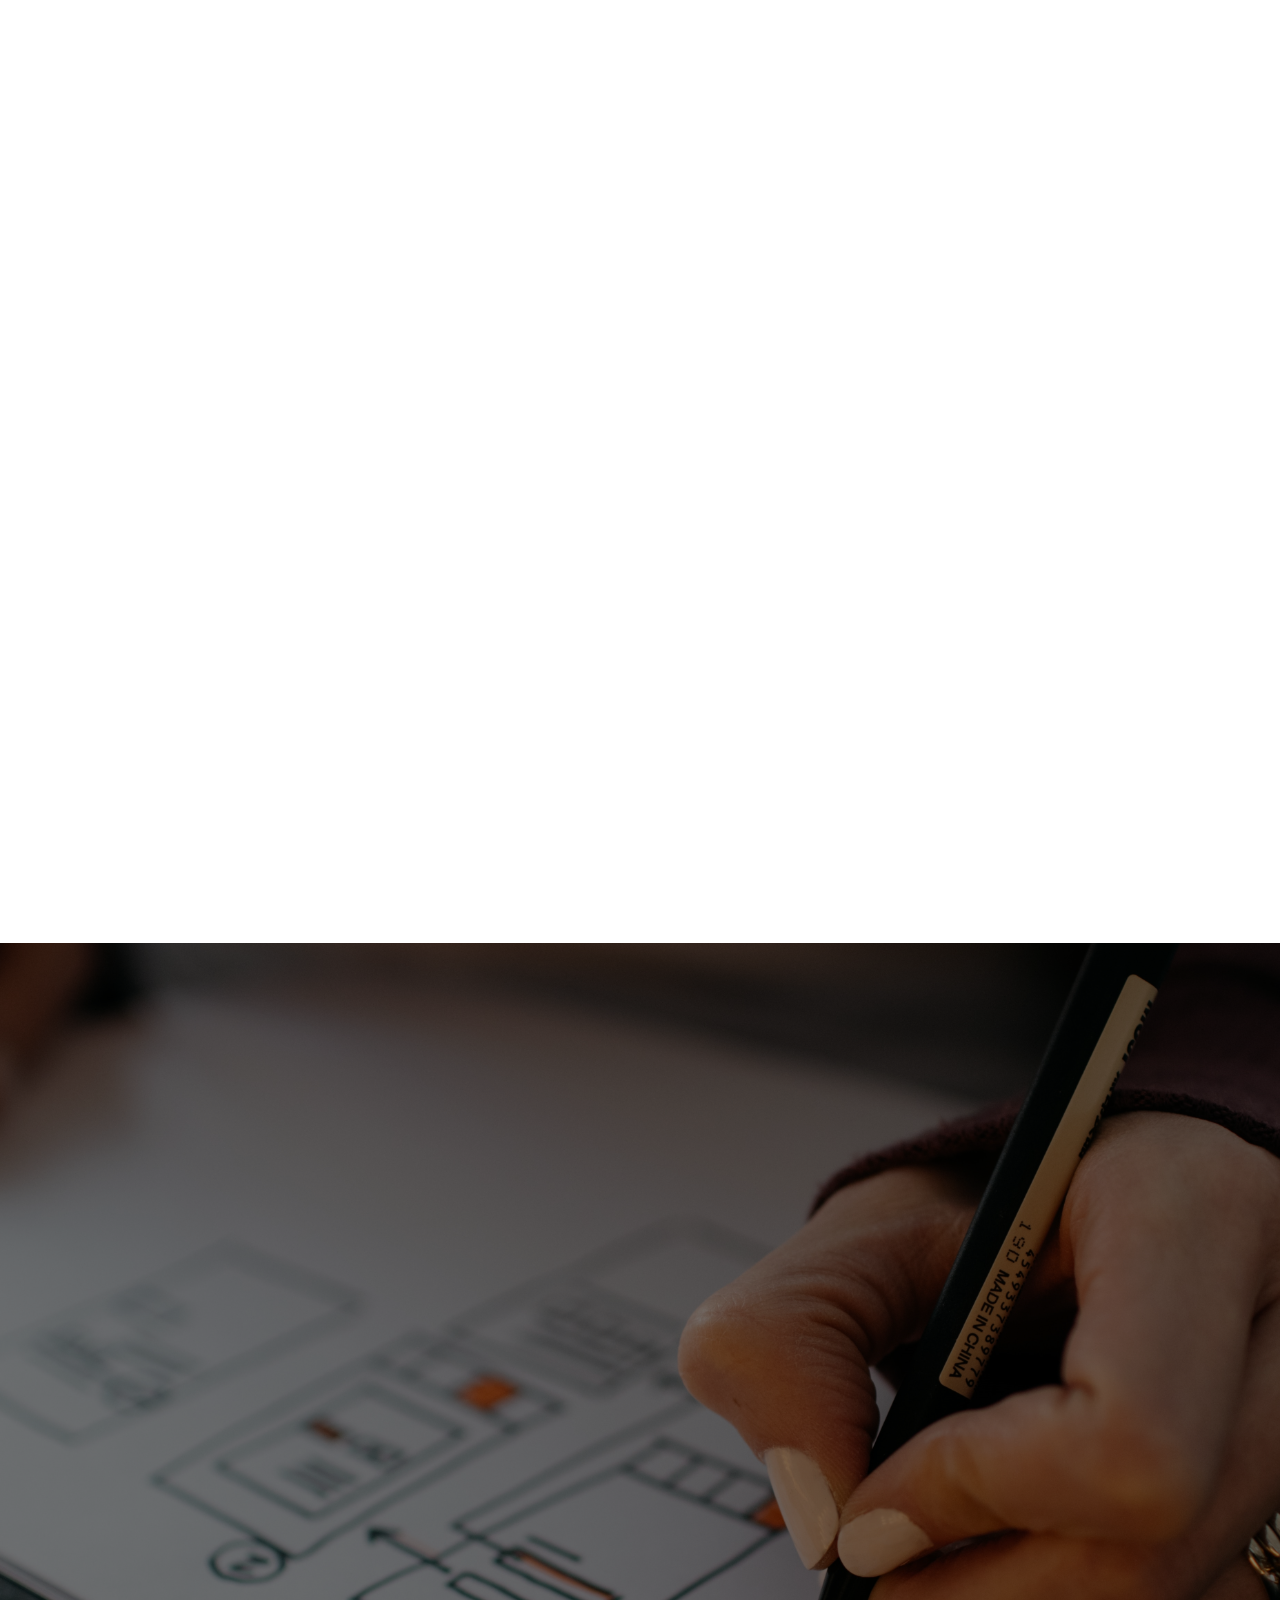
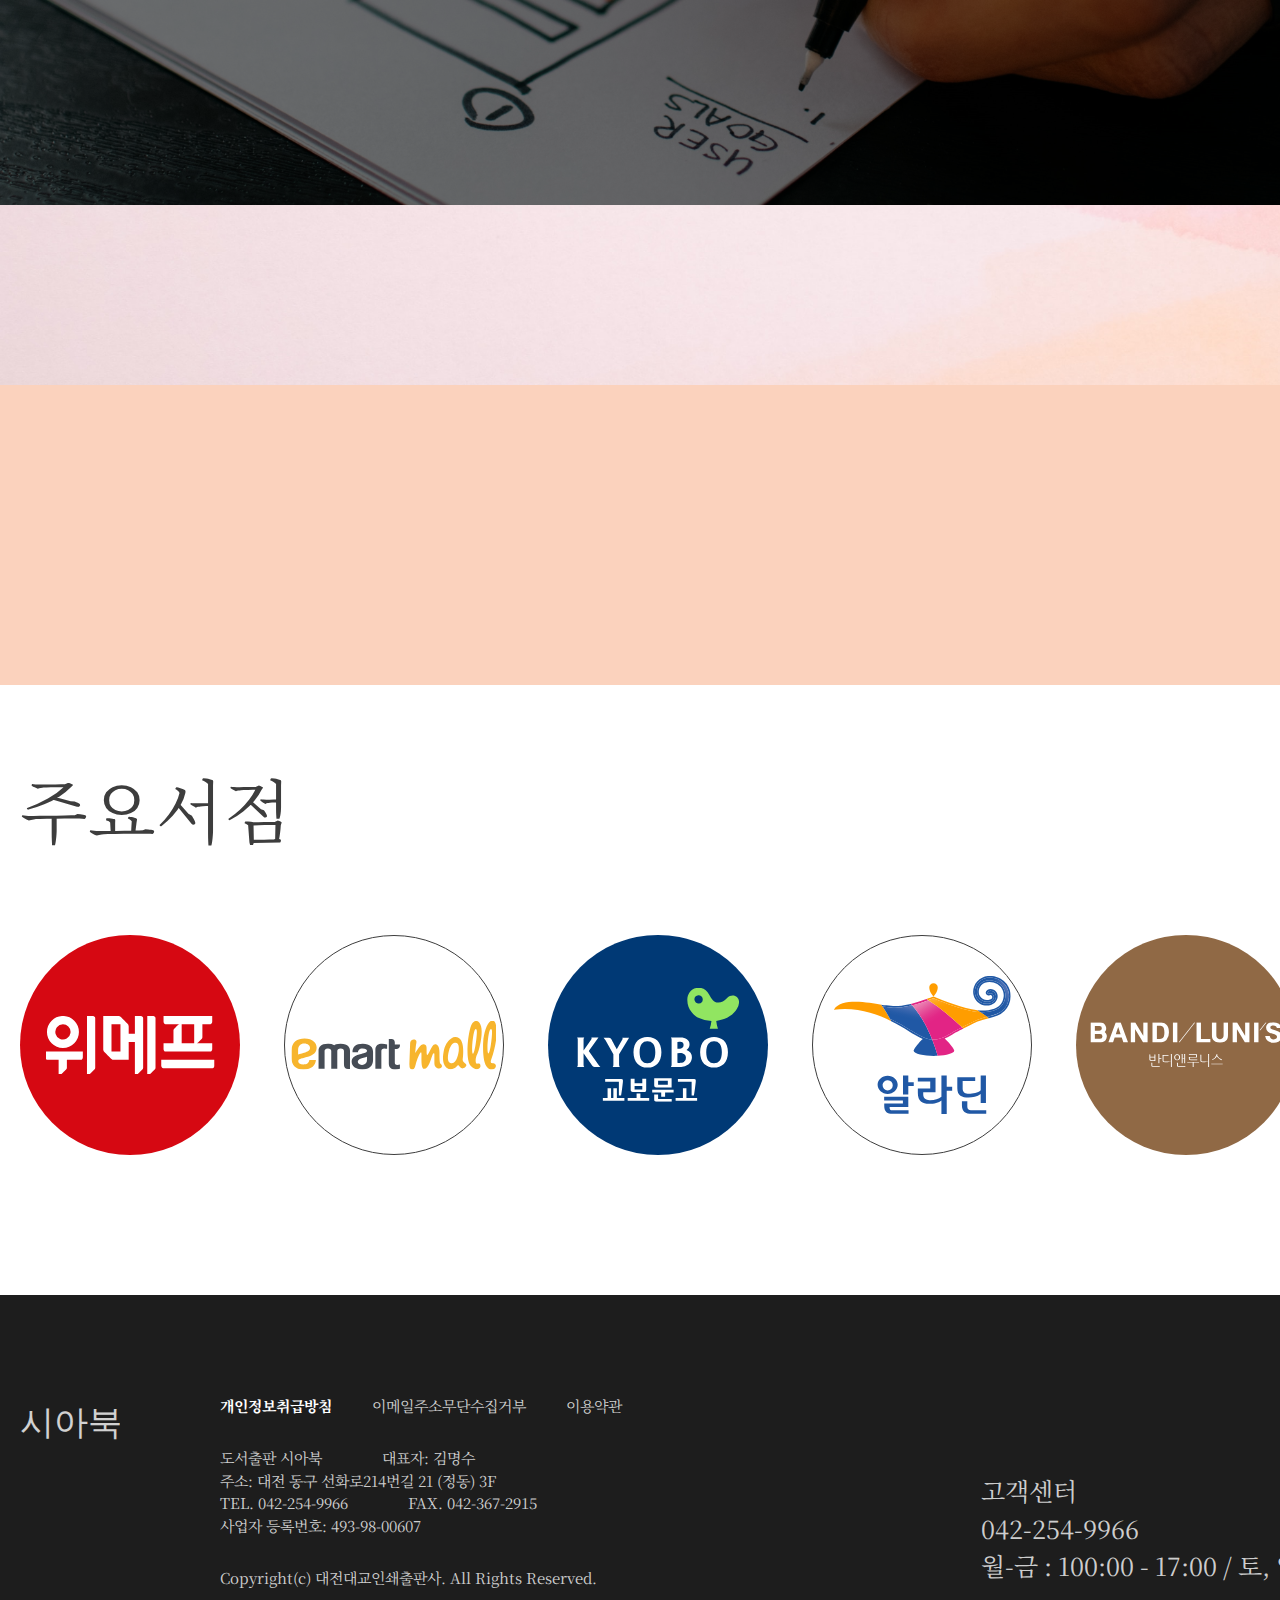
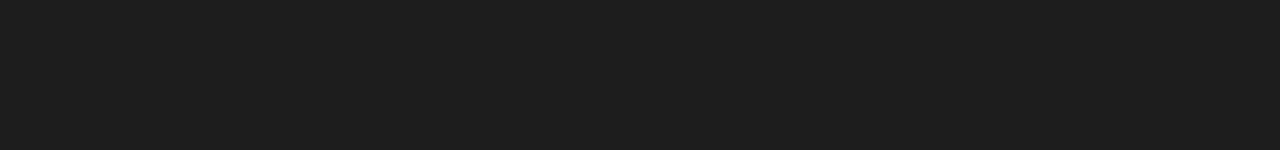
==== commit 7bf4f3d7: "영림종합건설 시아북 애니메이션" ====
--- a/siabook/index.html
+++ b/siabook/index.html
@@ -5,9 +5,11 @@
     <meta http-equiv="X-UA-Compatible" content="IE=edge">
     <meta name="viewport" content="width=device-width, initial-scale=1.0">
     <script src="js/jquery-3.6.0.min.js"></script>
+    <script src="https://unpkg.com/aos@2.3.1/dist/aos.js"></script>
     <script src="https://cdn.jsdelivr.net/npm/swiper/swiper-bundle.min.js"></script>
     <script src="js/common.js"></script>
     <script src="js/main.js"></script>
+    <link href="https://unpkg.com/aos@2.3.1/dist/aos.css" rel="stylesheet" />
     <link rel="stylesheet" href="https://cdn.jsdelivr.net/npm/swiper/swiper-bundle.min.css">
     <link rel="stylesheet" href="css/main.css">
     <link rel="stylesheet" href="https://fonts.googleapis.com/css2?family=Material+Symbols+Rounded:opsz,wght,FILL,GRAD@48,300,0,0">
@@ -84,37 +86,37 @@
                 <h2>Sia book</h2>
                 <div class="inner">
                     <ul>
-                        <li>
+                        <li data-aos="fade-up">
                             <a href="#n">
-                                <div class="pic"><img src="images/main/visual1.png"></div>
+                                <div class="pic"><img src="images/main/visual1.png" alt="우수 도서 사진"></div>
                                 <strong>우수 도서</strong>
                             </a>
                         </li>
-                        <li>
+                        <li data-aos="fade-up" data-aos-delay="300">
                             <a href="#n">
-                                <div class="pic"><img src="images/main/visual4.png"></div>
+                                <div class="pic"><img src="images/main/visual4.png" alt="시상 도서 사진"></div>
                                 <strong>시상 도서</strong>
                             </a>
                         </li>
                     </ul>
                     <ul>
-                        <li>
+                        <li data-aos="fade-up" data-aos-delay="100">
                             <a href="#n">
-                                <div class="pic"><img src="images/main/visual2.png"></div>
+                                <div class="pic"><img src="images/main/visual2.png" alt="나만의 책 만들기 사진"></div>
                                 <strong>나만의 책 만들기</strong>
                             </a>
                         </li>
                     </ul>
                     <ul>
-                        <li>
+                        <li data-aos="fade-up" data-aos-delay="200">
                             <a href="#n">
-                                <div class="pic"><img src="images/main/visual3.png"></div>
+                                <div class="pic"><img src="images/main/visual3.png" alt="저자 소개 사진"></div>
                                 <strong>저자 소개</strong>
                             </a>
                         </li>
-                        <li>
+                        <li data-aos="fade-up" data-aos-delay="400">
                             <a href="#n">
-                                <div class="pic"><img src="images/main/visual5.png"></div>
+                                <div class="pic"><img src="images/main/visual5.png" alt="질문과 답변 사진"></div>
                                 <strong>질문과 답변</strong>
                             </a>
                         </li>
@@ -124,7 +126,7 @@
         </section>
         <section class="intro">
             <div class="wrapper">
-                <div class="inner">
+                <div class="inner" data-aos="fade-up">
                     <h2>시아북</h2>
                     <div class="intro_sub">
                         <strong>詩 芽</strong>
@@ -140,55 +142,55 @@
                 </div>
             </div>
         </section>
-        <section class="book">
+        <section class="book" data-aos="fade-up">
             <h2>책 소개</h2>
             <div class="book_intro swiper mySwiper">
                 <ul class="swiper-wrapper">
                     <li class="swiper-slide">
                         <a href="#n">
-                            <div class="pic"><img src="images/main/book_intro1.png"></div>
+                            <div class="pic"><img src="images/main/book_intro1.png" alt="뭐, 어때 사진"></div>
                             <strong>뭐, 어때</strong>
                             <span>홍미경</span>
                         </a>
                     </li>
                     <li class="swiper-slide">
                         <a href="#n">
-                            <div class="pic"><img src="images/main/book_intro2.png"></div>
+                            <div class="pic"><img src="images/main/book_intro2.png" alt="꽃살문 사진"></div>
                             <strong>꽃살문</strong>
                             <span>강헌구</span>
                         </a>
                     </li>
                     <li class="swiper-slide">
                         <a href="#n">
-                            <div class="pic"><img src="images/main/book_intro3.png"></div>
+                            <div class="pic"><img src="images/main/book_intro3.png" alt="고구마껍질에게 고함 사진"></div>
                             <strong>고구마껍질에게 고함</strong>
                             <span>진명희</span>
                         </a>
                     </li>
                     <li class="swiper-slide">
                         <a href="#n">
-                            <div class="pic"><img src="images/main/book_intro4.png"></div>
+                            <div class="pic"><img src="images/main/book_intro4.png" alt="은혜의 강 사진"></div>
                             <strong>은혜의 강</strong>
                             <span>이병헌</span>
                         </a>
                     </li>
                     <li class="swiper-slide">
                         <a href="#n">
-                            <div class="pic"><img src="images/main/book_intro5.png"></div>
+                            <div class="pic"><img src="images/main/book_intro5.png" alt="오리의 잔꾀 사진"></div>
                             <strong>오리의 잔꾀</strong>
                             <span>최연희</span>
                         </a>
                     </li>
                     <li class="swiper-slide">
                         <a href="#n">
-                            <div class="pic"><img src="images/main/book_intro6.png"></div>
+                            <div class="pic"><img src="images/main/book_intro6.png" alt="살아있는 벽 사진"></div>
                             <strong>살아있는 벽</strong>
                             <span>황태경</span>
                         </a>
                     </li>
                     <li class="swiper-slide">
                         <a href="#n">
-                            <div class="pic"><img src="images/main/book_intro7.png"></div>
+                            <div class="pic"><img src="images/main/book_intro7.png" alt="겨울 밥상머리 사진"></div>
                             <strong>겨울 밥상머리</strong>
                             <span>최병석</span>
                         </a>
@@ -209,8 +211,8 @@
                 </div>
             </div>
         </section>
-        <section class="process" data-bg="bg2">
-            <div class="wrapper cnt_wrap">
+        <section class="process" data-bg="bg1">
+            <div class="wrapper cnt_wrap" data-aos="fade-up">
                 <h2>출판 과정</h2>
                 <ul class="clearfix">
                     <li class="active" data-bg="bg1">
@@ -331,7 +333,7 @@
             </div>
         </section>
         <section class="make">
-            <div class="wrapper">
+            <div class="wrapper" data-aos="fade-up">
                 <img src="images/main/make_pic.png" alt="나만의 책 만들기 카페 사진">
                 <div class="self">
                     <h2>누구나 제작할 수 있는 나만의 책</h2>
@@ -424,5 +426,6 @@
             </div>
         </footer>
     </div>
+    <script>AOS.init();</script>
 </body>
 </html>